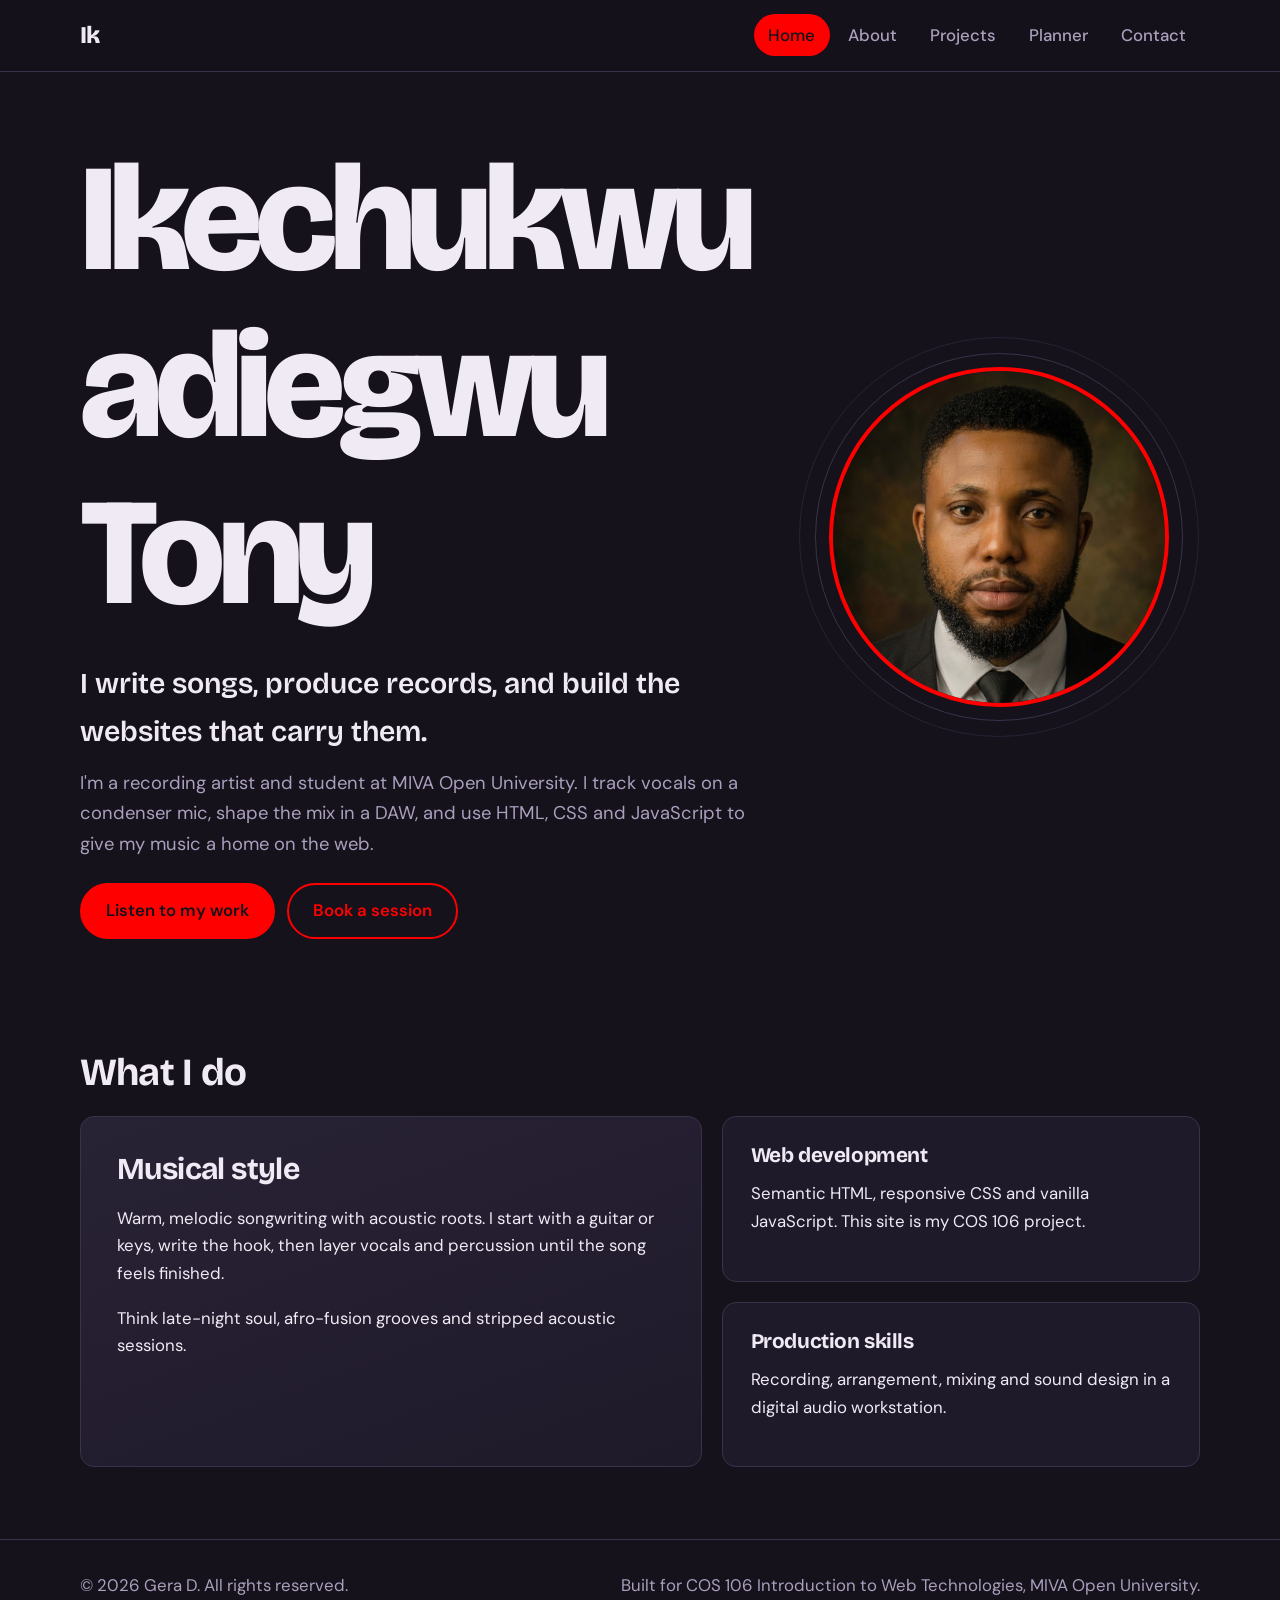
==== index.html @ 7d972f9d "Add files via upload" ====
<!DOCTYPE html>
<html lang="en">
<head>
  <meta charset="UTF-8">
  <meta name="viewport" content="width=device-width, initial-scale=1">
  <title>Ik project</title>
  <meta name="description" content="Gera D is a music producer, songwriter and recording artist who also builds websites.">
  <link rel="preconnect" href="https://fonts.googleapis.com">
  <link rel="preconnect" href="https://fonts.gstatic.com" crossorigin>
  <link href="https://fonts.googleapis.com/css2?family=Bricolage+Grotesque:opsz,wght@12..96,500;12..96,700;12..96,800&family=DM+Sans:wght@400;500;700&display=swap" rel="stylesheet">
  <link rel="stylesheet" href="style.css">
</head>
<body>
  <header class="site-header">
    <a class="brand" href="index.html">Ik</a>
    <button class="nav-toggle" aria-expanded="false" aria-controls="site-nav">Menu</button>
    <nav id="site-nav" aria-label="Main navigation">
      <ul>
        <li><a href="index.html" aria-current="page">Home</a></li>
        <li><a href="about.html">About</a></li>
        <li><a href="projects.html">Projects</a></li>
        <li><a href="planner.html">Planner</a></li>
        <li><a href="contact.html">Contact</a></li>
      </ul>
    </nav>
  </header>

  <main>
    <section class="hero" aria-labelledby="hero-title">
      <div class="container hero-grid">
        <div>
          <h1 id="hero-title">Ikechukwu adiegwu Tony</h1>
          <p class="headline">I write songs, produce records, and build the websites that carry them.</p>
          <p class="lede">I'm a recording artist and student at MIVA Open University. I track vocals on a condenser mic, shape the mix in a DAW, and use HTML, CSS and JavaScript to give my music a home on the web.</p>
          <div class="btn-row">
            <a class="btn" href="projects.html">Listen to my work</a>
            <a class="btn ghost" href="contact.html">Book a session</a>
          </div>
        </div>
        <figure class="portrait" style="margin:0">
          <img src="./assests/cropped_circle_image.png" alt="Portrait of Gera D" width="340" height="340">
          <span class="initials" aria-hidden="true">GD</span>
        </figure>
      </div>
    </section>

 

    <section class="section" aria-labelledby="overview-title">
      <div class="container">
        <h2 id="overview-title">What I do</h2>
        <div class="overview">
          <article class="music">
            <h3>Musical style</h3>
            <p>Warm, melodic songwriting with acoustic roots. I start with a guitar or keys, write the hook, then layer vocals and percussion until the song feels finished.</p>
            <p>Think late-night soul, afro-fusion grooves and stripped acoustic sessions.</p>
          </article>
          <article class="web">
            <h3>Web development</h3>
            <p>Semantic HTML, responsive CSS and vanilla JavaScript. This site is my COS 106 project.</p>
          </article>
          <article class="prod">
            <h3>Production skills</h3>
            <p>Recording, arrangement, mixing and sound design in a digital audio workstation.</p>
          </article>
        </div>
      </div>
    </section>
  </main>

  <footer class="site-footer">
    <div class="container">
      <p>&copy; 2026 Gera D. All rights reserved.</p>
      <p>Built for COS 106 Introduction to Web Technologies, MIVA Open University.</p>
    </div>
  </footer>

  <script src="script.js"></script>
</body>
</html>
---- style.css ----
/* ==========================================================
   Gera D Portfolio – style.css
   MIVA Open University · COS 106 Practical Term Project
   ========================================================== */

:root {
  --ink: #15121b;
  --panel: #1f1a2a;
  --panel-2: #282235;
  --line: #3a3249;
  --text: #f0eaf5;
  --muted: #aa9fbd;
  --amber: #FF0000;
  --amber-deep: #e8902a;
  --violet: #a58bff;
  --danger: #ff7a7a;
  --ok: #7fd9a6;
  --radius: 14px;
  --font-display: "Bricolage Grotesque", "Segoe UI", system-ui, sans-serif;
  --font-body: "DM Sans", "Segoe UI", system-ui, sans-serif;
}

*, *::before, *::after { box-sizing: border-box; }
html { scroll-behavior: smooth; }
body {
  margin: 0;
  background: var(--ink);
  color: var(--text);
  font-family: var(--font-body);
  font-size: 1.05rem;
  line-height: 1.65;
}
img { max-width: 100%; display: block; }
a { color: var(--amber); text-underline-offset: 3px; }
a:hover { color: #ffd199; }
:focus-visible { outline: 3px solid var(--violet); outline-offset: 3px; border-radius: 4px; }

h1, h2, h3 {
  font-family: var(--font-display);
  line-height: 1.1;
  letter-spacing: -0.02em;
  margin: 0 0 0.6em;
}
h1 { font-size: clamp(2.2rem, 5vw, 3.6rem); }
h2 { font-size: clamp(1.7rem, 3.2vw, 2.4rem); }
h3 { font-size: 1.3rem; }
p { margin: 0 0 1em; max-width: 68ch; }

.container { width: min(1120px, 100% - 2.5rem); margin-inline: auto; }
.section { padding: 4.5rem 0; }
.section + .section { border-top: 1px solid var(--line); }
.lede { color: var(--muted); font-size: 1.15rem; }

/* ---------- Header / nav ---------- */
.site-header {
  position: sticky; top: 0; z-index: 20;
  display: flex; align-items: center; justify-content: space-between;
  padding: 0.9rem max(1.25rem, calc((100% - 1120px) / 2));
  background: rgba(21, 18, 27, 0.92);
  backdrop-filter: blur(8px);
  border-bottom: 1px solid var(--line);
}
.brand {
  font-family: var(--font-display);
  font-weight: 800; font-size: 1.5rem;
  color: var(--text); text-decoration: none; letter-spacing: -0.03em;
}
.brand:hover { color: var(--amber); }
.site-header nav ul { display: flex; gap: 0.25rem; list-style: none; margin: 0; padding: 0; }
.site-header nav a {
  display: block; padding: 0.45rem 0.9rem; border-radius: 999px;
  color: var(--muted); text-decoration: none; font-weight: 500;
  transition: background 0.2s, color 0.2s;
}
.site-header nav a:hover { color: var(--text); background: var(--panel-2); }
.site-header nav a[aria-current="page"] { color: var(--ink); background: var(--amber); }
.nav-toggle {
  display: none; background: var(--panel-2); color: var(--text);
  border: 1px solid var(--line); border-radius: 999px;
  padding: 0.4rem 1rem; font: inherit; cursor: pointer;
}

/* ---------- Buttons ---------- */
.btn {
  display: inline-block; cursor: pointer; font: inherit; font-weight: 600;
  padding: 0.75rem 1.5rem; border-radius: 999px; border: 2px solid var(--amber);
  background: var(--amber); color: var(--ink); text-decoration: none;
  transition: background 0.2s, color 0.2s, transform 0.2s;
}
.btn:hover { background: var(--amber-deep); border-color: var(--amber-deep); color: var(--ink); transform: translateY(-2px); }
.btn.ghost { background: transparent; color: var(--amber); }
.btn.ghost:hover { background: var(--amber); color: var(--ink); }
.btn-row { display: flex; flex-wrap: wrap; gap: 0.75rem; margin-top: 1.5rem; }

/* ---------- Hero ---------- */
.hero { padding: 4rem 0 2.5rem; }
.hero-grid { display: grid; grid-template-columns: 1.4fr 1fr; gap: 3rem; align-items: center; }
.hero h1 { font-size: clamp(4rem, 13vw, 9.5rem); font-weight: 800; letter-spacing: -0.05em; margin-bottom: 0.15em; }
.hero .headline { font-family: var(--font-display); font-size: clamp(1.3rem, 2.6vw, 1.8rem); font-weight: 600; margin-bottom: 0.8rem; }
.portrait {
  position: relative; justify-self: center;
  width: min(340px, 80vw); aspect-ratio: 1;
}
.portrait::before, .portrait::after {
  content: ""; position: absolute; border-radius: 50%; border: 1px solid var(--line);
}
.portrait::before { inset: -14px; }
.portrait::after { inset: -30px; border-color: var(--panel-2); }
.portrait img, .portrait .initials {
  width: 100%; height: 100%; border-radius: 50%; object-fit: cover;
  border: 4px solid var(--amber); background: var(--panel);
}
.portrait .initials {
  display: none; place-items: center;
  font-family: var(--font-display); font-weight: 800; font-size: 5rem; color: var(--amber);
}
.portrait.no-photo img { display: none; }
.portrait.no-photo .initials { display: grid; }

/* ---------- Waveform player ---------- */
.player { background: var(--panel); border: 1px solid var(--line); border-radius: var(--radius); padding: 1.75rem; }
.player h2 { margin-bottom: 0.25rem; }
.player .meta { color: var(--muted); margin-bottom: 1.25rem; }
.wave { display: flex; align-items: center; gap: 3px; height: 110px; margin-bottom: 1.1rem; cursor: pointer; }
.wave span {
  flex: 1; min-width: 2px; height: var(--h); border-radius: 3px;
  background: var(--line); transform-origin: center;
  transition: background 0.15s;
}
.wave span.played { background: var(--amber); }
.wave.playing span { animation: pulse 0.8s ease-in-out infinite alternate; animation-delay: var(--d); }
@keyframes pulse { from { transform: scaleY(0.55); } to { transform: scaleY(1); } }
audio { width: 100%; accent-color: var(--amber); }

/* ---------- Overview (asymmetric) ---------- */
.overview { display: grid; grid-template-columns: 1.3fr 1fr; grid-template-areas: "music web" "music prod"; gap: 1.25rem; }
.overview article { padding: 1.75rem; border-radius: var(--radius); border: 1px solid var(--line); background: var(--panel); transition: border-color 0.2s; }
.overview article:hover { border-color: var(--amber); }
.overview .music { grid-area: music; background: linear-gradient(160deg, var(--panel-2), var(--panel)); padding: 2.25rem; }
.overview .prod { grid-area: prod; }
.overview .web { grid-area: web; }
.overview .music h3 { font-size: 1.9rem; }

/* ---------- About ---------- */
.two-col { display: grid; grid-template-columns: 1fr 1fr; gap: 3rem; }
.edu-list { list-style: none; margin: 0; padding: 0; border-left: 2px solid var(--line); }
.edu-list li { position: relative; padding: 0 0 1.5rem 1.5rem; }
.edu-list li::before {
  content: ""; position: absolute; left: -7px; top: 0.55rem; width: 12px; height: 12px;
  border-radius: 50%; background: var(--amber);
}
.edu-list strong { display: block; font-family: var(--font-display); font-size: 1.1rem; }
.edu-list span { color: var(--muted); }

.skills-grid { display: grid; grid-template-columns: repeat(auto-fit, minmax(300px, 1fr)); gap: 1.25rem; }
.skill-group { background: var(--panel); border: 1px solid var(--line); border-radius: var(--radius); padding: 1.5rem; }
.skill-group ul { list-style: none; margin: 0; padding: 0; }
.skill-group li { margin-bottom: 1rem; }
.skill-group li:last-child { margin-bottom: 0; }
.skill-name { display: flex; justify-content: space-between; font-weight: 500; margin-bottom: 0.3rem; }
.skill-name span { color: var(--muted); }
.meter { height: 10px; border-radius: 5px; background: var(--ink); overflow: hidden; }
.meter i {
  display: block; height: 100%; width: var(--lvl);
  background: linear-gradient(90deg, var(--ok), var(--amber) 75%, var(--danger));
  background-size: 100vw 100%;
}
.interest-list { display: flex; flex-wrap: wrap; gap: 0.75rem; list-style: none; padding: 0; margin: 1.25rem 0 0; }
.interest-list li { padding: 0.6rem 1.1rem; border-radius: 999px; border: 1px solid var(--violet); color: var(--text); }

/* ---------- Projects ---------- */
.project-grid { display: grid; grid-template-columns: repeat(auto-fit, minmax(300px, 1fr)); gap: 1.75rem; }
.project {
  display: flex; flex-direction: column; overflow: hidden;
  background: var(--panel); border: 1px solid var(--line); border-radius: var(--radius);
  transition: transform 0.25s, border-color 0.25s;
}
.project:hover { transform: translateY(-4px); border-color: var(--amber); }
.project .art { aspect-ratio: 16 / 10; display: grid; place-items: center; font-family: var(--font-display); font-weight: 800; font-size: 1.6rem; color: rgba(255,255,255,0.92); text-align: center; padding: 1rem; }
.art-1 { background: radial-gradient(circle at 30% 30%, transparent 0 18%, rgba(0,0,0,.25) 18% 19%, transparent 19% 32%, rgba(0,0,0,.25) 32% 33%, transparent 33%), linear-gradient(135deg, #ff7a45, #7a2d8f); }
.art-2 { background: linear-gradient(180deg, #243b55 0%, #141e30 100%), #141e30; background-blend-mode: normal; box-shadow: inset 0 -40px 60px rgba(255,180,84,.35); }
.art-3 { background: repeating-linear-gradient(90deg, #2d2542 0 6px, #3a3249 6px 12px); color: var(--amber); }
.art-4 { background: linear-gradient(135deg, #1f6f5c, #0e2a3a); }
.project .body { padding: 1.5rem; display: flex; flex-direction: column; flex: 1; }
.tag { align-self: flex-start; font-size: 0.85rem; padding: 0.15rem 0.7rem; border-radius: 999px; background: var(--panel-2); color: var(--violet); border: 1px solid var(--line); margin-bottom: 0.8rem; }
.project .links { margin-top: auto; padding-top: 0.5rem; display: flex; gap: 1.25rem; font-weight: 600; }

/* ---------- Planner ---------- */
.task-form { display: grid; grid-template-columns: 2fr 1fr 1fr auto; gap: 1rem; align-items: end; background: var(--panel); border: 1px solid var(--line); border-radius: var(--radius); padding: 1.5rem; }
label { display: block; font-weight: 500; margin-bottom: 0.35rem; }
input[type="text"], input[type="email"], input[type="tel"], input[type="date"], select, textarea {
  width: 100%; padding: 0.7rem 0.9rem; font: inherit; color: var(--text);
  background: var(--ink); border: 1px solid var(--line); border-radius: 10px;
  transition: border-color 0.2s;
}
input:focus, select:focus, textarea:focus { border-color: var(--amber); outline: none; box-shadow: 0 0 0 3px rgba(255,180,84,.25); }
input[type="date"] { color-scheme: dark; }
.field-error { color: var(--danger); font-size: 0.92rem; min-height: 1.4em; margin: 0.25rem 0 0; }
.invalid { border-color: var(--danger) !important; }

.planner-status { display: flex; justify-content: space-between; flex-wrap: wrap; gap: 0.5rem; margin: 2rem 0 0.75rem; color: var(--muted); }
.table-wrap { overflow-x: auto; border: 1px solid var(--line); border-radius: var(--radius); }
table { width: 100%; border-collapse: collapse; min-width: 560px; }
th, td { text-align: left; padding: 0.9rem 1rem; border-bottom: 1px solid var(--line); }
th { background: var(--panel-2); font-family: var(--font-display); font-weight: 600; }
tbody tr:last-child td { border-bottom: none; }
tbody tr { background: var(--panel); transition: background 0.2s; }
tbody tr:hover { background: var(--panel-2); }
tr.done td.task-title { text-decoration: line-through; color: var(--muted); }
tr.done { opacity: 0.7; }
td input[type="checkbox"] { width: 1.3rem; height: 1.3rem; accent-color: var(--amber); cursor: pointer; }
.type-pill { font-size: 0.85rem; padding: 0.15rem 0.7rem; border-radius: 999px; border: 1px solid var(--line); }
.type-assignment { color: var(--violet); }
.type-studio { color: var(--amber); }
.type-release { color: var(--ok); }
.delete-btn { background: transparent; color: var(--danger); border: 1px solid var(--danger); border-radius: 8px; padding: 0.3rem 0.8rem; font: inherit; cursor: pointer; transition: background 0.2s, color 0.2s; }
.delete-btn:hover { background: var(--danger); color: var(--ink); }
.empty-row td { text-align: center; color: var(--muted); padding: 2rem; }

/* ---------- Contact ---------- */
.contact-grid { display: grid; grid-template-columns: 1fr 1.3fr; gap: 3rem; align-items: start; }
.contact-form { background: var(--panel); border: 1px solid var(--line); border-radius: var(--radius); padding: 2rem; }
.contact-form .field { margin-bottom: 0.5rem; }
.hint { color: var(--muted); font-size: 0.9rem; font-weight: 400; }
.form-success { display: none; margin-top: 1.25rem; padding: 1rem 1.25rem; border-radius: 10px; background: rgba(127,217,166,.12); border: 1px solid var(--ok); color: var(--ok); }
.form-success.show { display: block; }
.contact-list { list-style: none; padding: 0; margin: 1.5rem 0 0; }
.contact-list li { padding: 0.8rem 0; border-bottom: 1px solid var(--line); }
.contact-list strong { display: block; font-family: var(--font-display); }

/* ---------- Footer ---------- */
.site-footer { border-top: 1px solid var(--line); padding: 2rem 0; color: var(--muted); }
.site-footer .container { display: flex; justify-content: space-between; flex-wrap: wrap; gap: 1rem; }
.site-footer p { margin: 0; }

/* ---------- Responsive ---------- */
@media (max-width: 860px) {
  .hero-grid, .two-col, .contact-grid { grid-template-columns: 1fr; }
  .overview { grid-template-columns: 1fr; grid-template-areas: "music" "web" "prod"; }
  .task-form { grid-template-columns: 1fr 1fr; }
  .task-form .btn { grid-column: 1 / -1; }
  .portrait { order: -1; }
}
@media (max-width: 720px) {
  .nav-toggle { display: block; }
  .site-header nav { display: none; position: absolute; top: 100%; left: 0; right: 0; background: var(--ink); border-bottom: 1px solid var(--line); padding: 0.75rem 1.25rem 1rem; }
  .site-header nav.open { display: block; }
  .site-header nav ul { flex-direction: column; }
  .section { padding: 3rem 0; }
  .wave { height: 80px; gap: 2px; }
}
@media (max-width: 480px) {
  .task-form { grid-template-columns: 1fr; }
}
@media (prefers-reduced-motion: reduce) {
  *, *::before, *::after { animation: none !important; transition: none !important; scroll-behavior: auto !important; }
}
















/* --- Delete Button Styling --- */
.btn-delete {
  background-color: transparent;
  color: #d93838;
  border: 1px solid #f5c6c6;
  padding: 0.35rem 0.75rem;
  font-size: 0.85rem;
  font-family: inherit;
  font-weight: 500;
  border-radius: 6px;
  cursor: pointer;
  transition: all 0.2s ease-in-out;
}

.btn-delete:hover,
.btn-delete:focus {
  background-color: #d93838;
  color: #ffffff;
  border-color: #d93838;
  outline: none;
}

/* --- Optional: Supporting Table & State Styles --- */

/* Completed task row styling */
tr.is-completed {
  background-color: rgba(0, 0, 0, 0.02);
  color: #888888;
}

tr.is-completed td {
  text-decoration: line-through;
  opacity: 0.7;
}

/* Ensure the delete button text doesn't get struck through when task is completed */
tr.is-completed .btn-delete {
  text-decoration: none;
  opacity: 1;
}

/* Type Badges */
.badge {
  display: inline-block;
  padding: 0.2rem 0.5rem;
  font-size: 0.75rem;
  font-weight: 700;
  border-radius: 4px;
  text-transform: uppercase;
  letter-spacing: 0.05em;
}

.badge-assignment {
  background-color: #e3f2fd;
  color: #0d47a1;
}

.badge-studio {
  background-color: #e8f5e9;
  color: #1b5e20;
}

.badge-release {
  background-color: #fff3e0;
  color: #e65100;
}



/* Mobile nav overlay */
.nav-overlay {
  display: none;
  position: fixed;
  inset: 0;
  background: rgba(0, 0, 0, 0.5);
  z-index: 15;
}

.site-header.nav-open .nav-overlay {
  display: block;
}

/* Make sure the nav sits above the overlay */
@media (max-width: 720px) {
  .site-header nav {
    z-index: 25;
  }
}
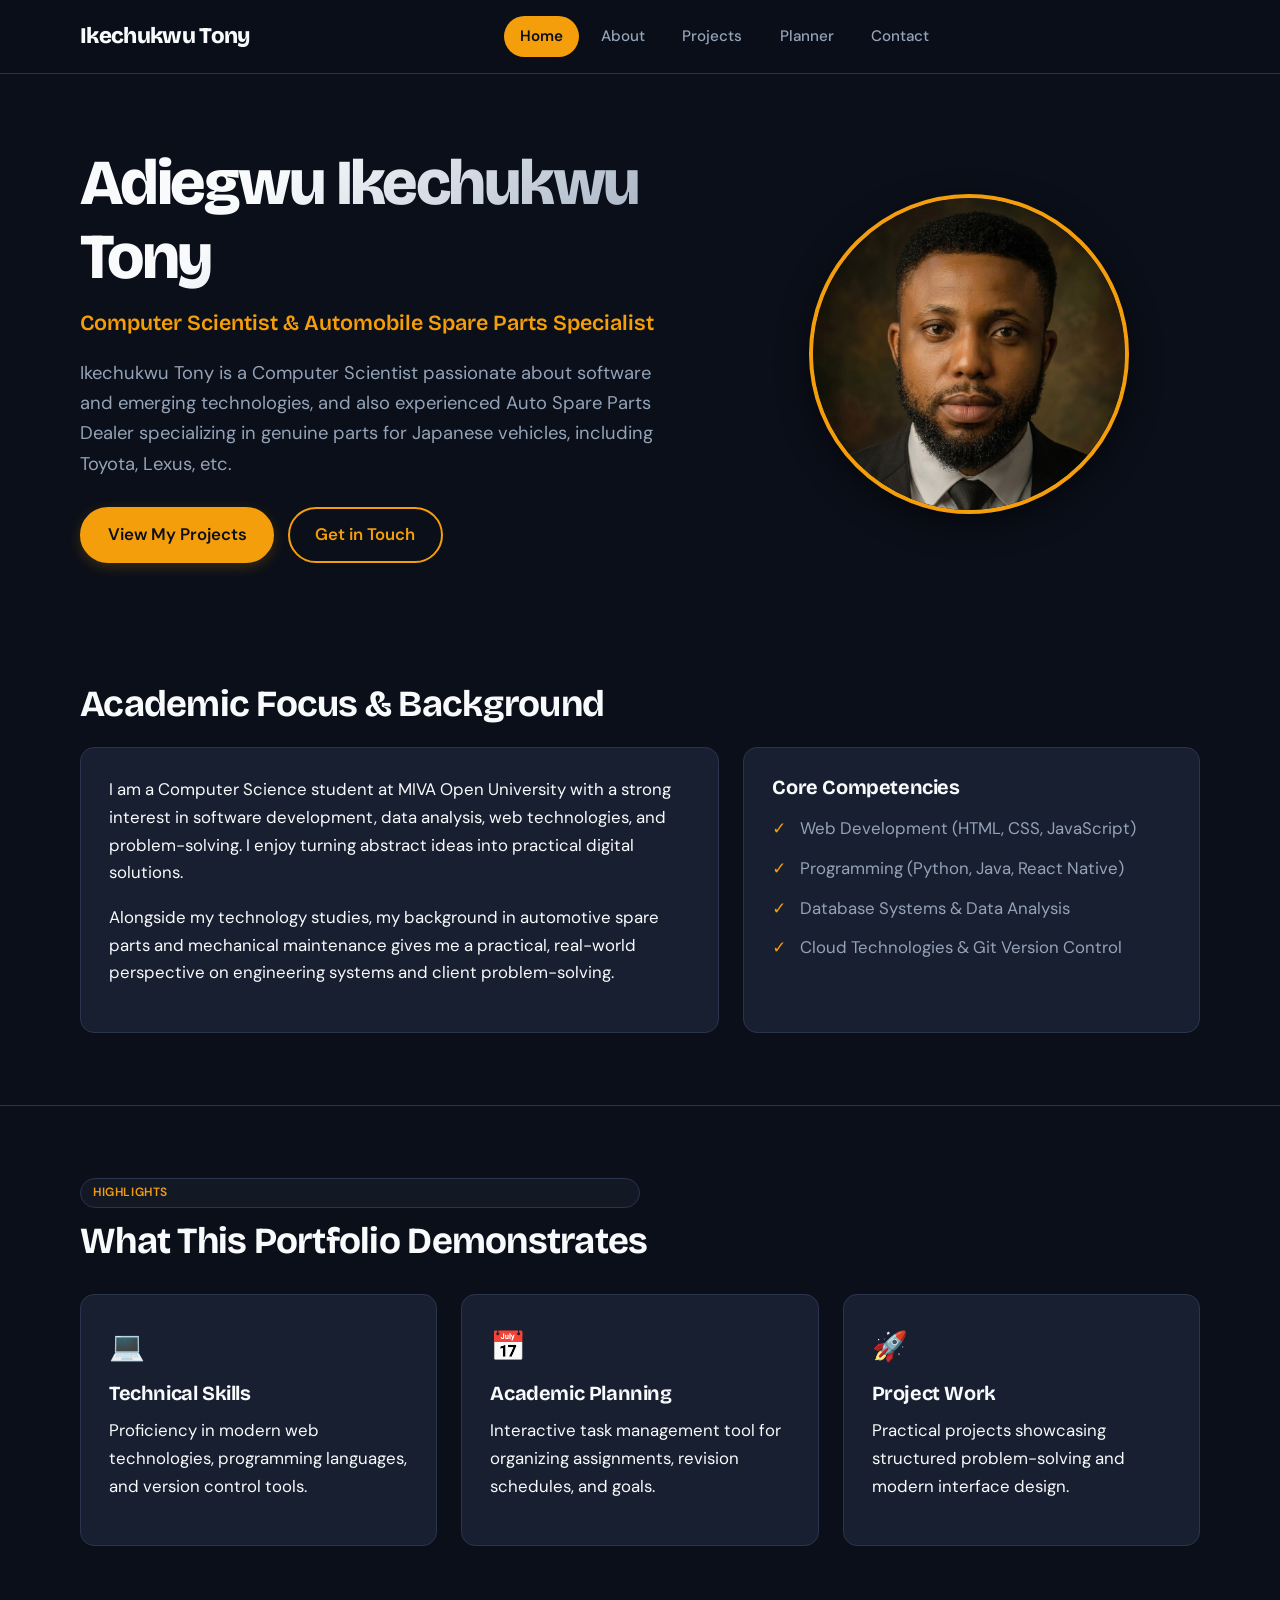
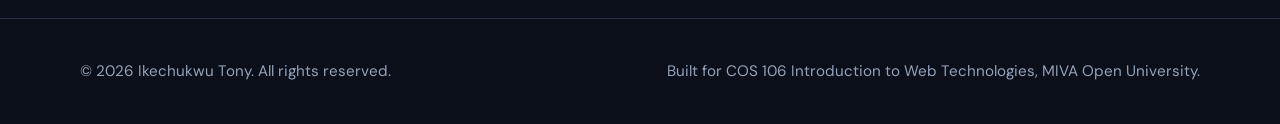
==== commit 2ac0033d: "Add files via upload" ====
--- a/index.html
+++ b/index.html
@@ -1,80 +1,104 @@
 <!DOCTYPE html>
 <html lang="en">
+
 <head>
-  <meta charset="UTF-8">
-  <meta name="viewport" content="width=device-width, initial-scale=1">
-  <title>Ik project</title>
-  <meta name="description" content="Gera D is a music producer, songwriter and recording artist who also builds websites.">
-  <link rel="preconnect" href="https://fonts.googleapis.com">
-  <link rel="preconnect" href="https://fonts.gstatic.com" crossorigin>
-  <link href="https://fonts.googleapis.com/css2?family=Bricolage+Grotesque:opsz,wght@12..96,500;12..96,700;12..96,800&family=DM+Sans:wght@400;500;700&display=swap" rel="stylesheet">
-  <link rel="stylesheet" href="style.css">
+    <meta charset="UTF-8">
+    <meta name="viewport" content="width=device-width, initial-scale=1">
+    <title>Ikechukwu Tony | Portfolio</title>
+    <meta name="description" content="Ikechukwu Tony is a Computer Science student at Miva Open University and professional auto spare parts specialist.">
+    <link rel="preconnect" href="https://fonts.googleapis.com">
+    <link rel="preconnect" href="https://fonts.gstatic.com" crossorigin>
+    <link href="https://fonts.googleapis.com/css2?family=Bricolage+Grotesque:opsz,wght@12..96,500;12..96,700;12..96,800&family=DM+Sans:wght@400;500;700&display=swap" rel="stylesheet">
+    <link rel="stylesheet" href="style.css">
 </head>
+
 <body>
-  <header class="site-header">
-    <a class="brand" href="index.html">Ik</a>
-    <button class="nav-toggle" aria-expanded="false" aria-controls="site-nav">Menu</button>
-    <nav id="site-nav" aria-label="Main navigation">
-      <ul>
-        <li><a href="index.html" aria-current="page">Home</a></li>
-        <li><a href="about.html">About</a></li>
-        <li><a href="projects.html">Projects</a></li>
-        <li><a href="planner.html">Planner</a></li>
-        <li><a href="contact.html">Contact</a></li>
-      </ul>
-    </nav>
-  </header>
+    <header class="site-header">
+        <a class="brand" href="index.html">Ikechukwu Tony</a>
+        <button class="nav-toggle" aria-expanded="false" aria-controls="site-nav">Menu</button>
+        <nav id="site-nav" aria-label="Main navigation">
+            <ul>
+                <li><a href="index.html" aria-current="page">Home</a></li>
+                <li><a href="about.html">About</a></li>
+                <li><a href="projects.html">Projects</a></li>
+                <li><a href="planner.html">Planner</a></li>
+                <li><a href="contact.html">Contact</a></li>
+            </ul>
+        </nav>
+    </header>
 
-  <main>
-    <section class="hero" aria-labelledby="hero-title">
-      <div class="container hero-grid">
-        <div>
-          <h1 id="hero-title">Ikechukwu adiegwu Tony</h1>
-          <p class="headline">I write songs, produce records, and build the websites that carry them.</p>
-          <p class="lede">I'm a recording artist and student at MIVA Open University. I track vocals on a condenser mic, shape the mix in a DAW, and use HTML, CSS and JavaScript to give my music a home on the web.</p>
-          <div class="btn-row">
-            <a class="btn" href="projects.html">Listen to my work</a>
-            <a class="btn ghost" href="contact.html">Book a session</a>
-          </div>
+    <main>
+        <section class="hero" aria-labelledby="hero-title">
+            <div class="container hero-grid">
+                <div>
+                    <h1 id="hero-title">Adiegwu Ikechukwu Tony</h1>
+                    <p class="headline">Computer Scientist & Automobile Spare Parts Specialist</p>
+                    <p class="lede">Ikechukwu Tony is a Computer Scientist passionate about software and emerging technologies, and also experienced Auto Spare Parts Dealer specializing in genuine parts for Japanese vehicles, including Toyota, Lexus, etc.</p>
+                    <div class="btn-row">
+                        <a class="btn" href="projects.html">View My Projects</a>
+                        <a class="btn btn-outline" href="contact.html">Get in Touch</a>
+                    </div>
+                </div>
+                <figure class="portrait" style="margin:0">
+                    <img src="./assests/cropped_circle_image.png" alt="Portrait of Ikechukwu Tony" width="320" height="320">
+                </figure>
+            </div>
+        </section>
+
+        <section class="section" aria-labelledby="overview-title">
+            <div class="container">
+                <h2 id="overview-title">Academic Focus & Background</h2>
+                <div class="overview">
+                    <article>
+                        <p>I am a Computer Science student at MIVA Open University with a strong interest in software development, data analysis, web technologies, and problem-solving. I enjoy turning abstract ideas into practical digital solutions.</p>
+                        <p>Alongside my technology studies, my background in automotive spare parts and mechanical maintenance gives me a practical, real-world perspective on engineering systems and client problem-solving.</p>
+                    </article>
+                    <article>
+                        <h3>Core Competencies</h3>
+                        <ul class="check-list">
+                            <li>Web Development (HTML, CSS, JavaScript)</li>
+                            <li>Programming (Python, Java, React Native)</li>
+                            <li>Database Systems & Data Analysis</li>
+                            <li>Cloud Technologies & Git Version Control</li>
+                        </ul>
+                    </article>
+                </div>
+            </div>
+        </section>
+
+        <section class="section">
+            <div class="container">
+                <p class="tag">Highlights</p>
+                <h2>What This Portfolio Demonstrates</h2>
+                <div class="feature-grid">
+                    <article class="feature-card">
+                        <div class="icon">💻</div>
+                        <h3>Technical Skills</h3>
+                        <p>Proficiency in modern web technologies, programming languages, and version control tools.</p>
+                    </article>
+                    <article class="feature-card">
+                        <div class="icon">📅</div>
+                        <h3>Academic Planning</h3>
+                        <p>Interactive task management tool for organizing assignments, revision schedules, and goals.</p>
+                    </article>
+                    <article class="feature-card">
+                        <div class="icon">🚀</div>
+                        <h3>Project Work</h3>
+                        <p>Practical projects showcasing structured problem-solving and modern interface design.</p>
+                    </article>
+                </div>
+            </div>
+        </section>
+    </main>
+
+    <footer class="site-footer">
+        <div class="container">
+            <p>&copy; 2026 Ikechukwu Tony. All rights reserved.</p>
+            <p>Built for COS 106 Introduction to Web Technologies, MIVA Open University.</p>
         </div>
-        <figure class="portrait" style="margin:0">
-          <img src="./assests/cropped_circle_image.png" alt="Portrait of Gera D" width="340" height="340">
-          <span class="initials" aria-hidden="true">GD</span>
-        </figure>
-      </div>
-    </section>
+    </footer>
 
- 
+    <script src="script.js"></script>
+</body>
 
-    <section class="section" aria-labelledby="overview-title">
-      <div class="container">
-        <h2 id="overview-title">What I do</h2>
-        <div class="overview">
-          <article class="music">
-            <h3>Musical style</h3>
-            <p>Warm, melodic songwriting with acoustic roots. I start with a guitar or keys, write the hook, then layer vocals and percussion until the song feels finished.</p>
-            <p>Think late-night soul, afro-fusion grooves and stripped acoustic sessions.</p>
-          </article>
-          <article class="web">
-            <h3>Web development</h3>
-            <p>Semantic HTML, responsive CSS and vanilla JavaScript. This site is my COS 106 project.</p>
-          </article>
-          <article class="prod">
-            <h3>Production skills</h3>
-            <p>Recording, arrangement, mixing and sound design in a digital audio workstation.</p>
-          </article>
-        </div>
-      </div>
-    </section>
-  </main>
-
-  <footer class="site-footer">
-    <div class="container">
-      <p>&copy; 2026 Gera D. All rights reserved.</p>
-      <p>Built for COS 106 Introduction to Web Technologies, MIVA Open University.</p>
-    </div>
-  </footer>
-
-  <script src="script.js"></script>
-</body>
-</html>
+</html>
--- a/style.css
+++ b/style.css
@@ -1,361 +1,770 @@
 /* ==========================================================
-   Gera D Portfolio – style.css
+   Ikechukwu Tony Portfolio – style.css
    MIVA Open University · COS 106 Practical Term Project
    ========================================================== */
 
 :root {
-  --ink: #15121b;
-  --panel: #1f1a2a;
-  --panel-2: #282235;
-  --line: #3a3249;
-  --text: #f0eaf5;
-  --muted: #aa9fbd;
-  --amber: #FF0000;
-  --amber-deep: #e8902a;
-  --violet: #a58bff;
-  --danger: #ff7a7a;
-  --ok: #7fd9a6;
-  --radius: 14px;
-  --font-display: "Bricolage Grotesque", "Segoe UI", system-ui, sans-serif;
-  --font-body: "DM Sans", "Segoe UI", system-ui, sans-serif;
-}
-
-*, *::before, *::after { box-sizing: border-box; }
-html { scroll-behavior: smooth; }
+    --bg-primary: #0b0f19;
+    --bg-secondary: #131825;
+    --bg-card: #181f30;
+    --bg-card-hover: #1e273d;
+    --border: #2a344d;
+    --text-main: #f8fafc;
+    --text-muted: #94a3b8;
+    --accent: #f59e0b;
+    /* Warm Amber / Gold */
+    --accent-hover: #fbbf24;
+    --violet: #a855f7;
+    /* Subtle secondary glow */
+    --danger: #ef4444;
+    --success: #10b981;
+    --radius: 14px;
+    --font-display: "Bricolage Grotesque", "Segoe UI", system-ui, sans-serif;
+    --font-body: "DM Sans", "Segoe UI", system-ui, sans-serif;
+}
+
+*,
+*::before,
+*::after {
+    box-sizing: border-box;
+}
+
+html {
+    scroll-behavior: smooth;
+}
+
 body {
-  margin: 0;
-  background: var(--ink);
-  color: var(--text);
-  font-family: var(--font-body);
-  font-size: 1.05rem;
-  line-height: 1.65;
-}
-img { max-width: 100%; display: block; }
-a { color: var(--amber); text-underline-offset: 3px; }
-a:hover { color: #ffd199; }
-:focus-visible { outline: 3px solid var(--violet); outline-offset: 3px; border-radius: 4px; }
-
-h1, h2, h3 {
-  font-family: var(--font-display);
-  line-height: 1.1;
-  letter-spacing: -0.02em;
-  margin: 0 0 0.6em;
-}
-h1 { font-size: clamp(2.2rem, 5vw, 3.6rem); }
-h2 { font-size: clamp(1.7rem, 3.2vw, 2.4rem); }
-h3 { font-size: 1.3rem; }
-p { margin: 0 0 1em; max-width: 68ch; }
-
-.container { width: min(1120px, 100% - 2.5rem); margin-inline: auto; }
-.section { padding: 4.5rem 0; }
-.section + .section { border-top: 1px solid var(--line); }
-.lede { color: var(--muted); font-size: 1.15rem; }
-
-/* ---------- Header / nav ---------- */
+    margin: 0;
+    background: var(--bg-primary);
+    color: var(--text-main);
+    font-family: var(--font-body);
+    font-size: 1.05rem;
+    line-height: 1.65;
+}
+
+img {
+    max-width: 100%;
+    display: block;
+}
+
+a {
+    color: var(--accent);
+    text-decoration: none;
+    text-underline-offset: 3px;
+    transition: color 0.2s ease;
+}
+
+a:hover {
+    color: var(--accent-hover);
+}
+
+:focus-visible {
+    outline: 3px solid var(--accent);
+    outline-offset: 3px;
+    border-radius: 4px;
+}
+
+h1,
+h2,
+h3 {
+    font-family: var(--font-display);
+    line-height: 1.15;
+    letter-spacing: -0.02em;
+    margin: 0 0 0.6em;
+    color: var(--text-main);
+}
+
+h1 {
+    font-size: clamp(2.2rem, 5vw, 3.6rem);
+}
+
+h2 {
+    font-size: clamp(1.6rem, 3.2vw, 2.3rem);
+}
+
+h3 {
+    font-size: 1.25rem;
+}
+
+p {
+    margin: 0 0 1em;
+    max-width: 70ch;
+}
+
+.container {
+    width: min(1120px, 100% - 2.5rem);
+    margin-inline: auto;
+}
+
+.section {
+    padding: 4.5rem 0;
+}
+
+.section+.section {
+    border-top: 1px solid var(--border);
+}
+
+.lede {
+    color: var(--text-muted);
+    font-size: 1.15rem;
+}
+
+
+/* ---------- Header & Navigation ---------- */
+
 .site-header {
-  position: sticky; top: 0; z-index: 20;
-  display: flex; align-items: center; justify-content: space-between;
-  padding: 0.9rem max(1.25rem, calc((100% - 1120px) / 2));
-  background: rgba(21, 18, 27, 0.92);
-  backdrop-filter: blur(8px);
-  border-bottom: 1px solid var(--line);
-}
+    position: sticky;
+    top: 0;
+    z-index: 100;
+    display: flex;
+    align-items: center;
+    justify-content: space-between;
+    padding: 1rem max(1.25rem, calc((100% - 1120px) / 2));
+    background: rgba(11, 15, 25, 0.88);
+    backdrop-filter: blur(12px);
+    border-bottom: 1px solid var(--border);
+}
+
 .brand {
-  font-family: var(--font-display);
-  font-weight: 800; font-size: 1.5rem;
-  color: var(--text); text-decoration: none; letter-spacing: -0.03em;
-}
-.brand:hover { color: var(--amber); }
-.site-header nav ul { display: flex; gap: 0.25rem; list-style: none; margin: 0; padding: 0; }
+    font-family: var(--font-display);
+    font-weight: 800;
+    font-size: 1.4rem;
+    color: var(--text-main);
+    letter-spacing: -0.03em;
+}
+
+.brand:hover {
+    color: var(--accent);
+}
+
+.site-header nav ul {
+    display: flex;
+    gap: 0.35rem;
+    list-style: none;
+    margin: 0;
+    padding: 0;
+}
+
 .site-header nav a {
-  display: block; padding: 0.45rem 0.9rem; border-radius: 999px;
-  color: var(--muted); text-decoration: none; font-weight: 500;
-  transition: background 0.2s, color 0.2s;
-}
-.site-header nav a:hover { color: var(--text); background: var(--panel-2); }
-.site-header nav a[aria-current="page"] { color: var(--ink); background: var(--amber); }
+    display: block;
+    padding: 0.5rem 1rem;
+    border-radius: 999px;
+    color: var(--text-muted);
+    font-weight: 500;
+    font-size: 0.95rem;
+    transition: background 0.2s, color 0.2s;
+}
+
+.site-header nav a:hover {
+    color: var(--text-main);
+    background: var(--bg-secondary);
+}
+
+.site-header nav a[aria-current="page"] {
+    color: var(--bg-primary);
+    background: var(--accent);
+    font-weight: 600;
+}
+
 .nav-toggle {
-  display: none; background: var(--panel-2); color: var(--text);
-  border: 1px solid var(--line); border-radius: 999px;
-  padding: 0.4rem 1rem; font: inherit; cursor: pointer;
-}
+    display: none;
+    background: var(--bg-secondary);
+    color: var(--text-main);
+    border: 1px solid var(--border);
+    border-radius: 999px;
+    padding: 0.45rem 1rem;
+    font: inherit;
+    cursor: pointer;
+}
+
 
 /* ---------- Buttons ---------- */
+
 .btn {
-  display: inline-block; cursor: pointer; font: inherit; font-weight: 600;
-  padding: 0.75rem 1.5rem; border-radius: 999px; border: 2px solid var(--amber);
-  background: var(--amber); color: var(--ink); text-decoration: none;
-  transition: background 0.2s, color 0.2s, transform 0.2s;
-}
-.btn:hover { background: var(--amber-deep); border-color: var(--amber-deep); color: var(--ink); transform: translateY(-2px); }
-.btn.ghost { background: transparent; color: var(--amber); }
-.btn.ghost:hover { background: var(--amber); color: var(--ink); }
-.btn-row { display: flex; flex-wrap: wrap; gap: 0.75rem; margin-top: 1.5rem; }
-
-/* ---------- Hero ---------- */
-.hero { padding: 4rem 0 2.5rem; }
-.hero-grid { display: grid; grid-template-columns: 1.4fr 1fr; gap: 3rem; align-items: center; }
-.hero h1 { font-size: clamp(4rem, 13vw, 9.5rem); font-weight: 800; letter-spacing: -0.05em; margin-bottom: 0.15em; }
-.hero .headline { font-family: var(--font-display); font-size: clamp(1.3rem, 2.6vw, 1.8rem); font-weight: 600; margin-bottom: 0.8rem; }
+    display: inline-flex;
+    align-items: center;
+    justify-content: center;
+    cursor: pointer;
+    font: inherit;
+    font-weight: 600;
+    padding: 0.75rem 1.6rem;
+    border-radius: 999px;
+    border: 2px solid var(--accent);
+    background: var(--accent);
+    color: var(--bg-primary);
+    text-decoration: none;
+    transition: all 0.2s ease;
+    box-shadow: 0 4px 14px rgba(245, 158, 11, 0.2);
+}
+
+.btn:hover {
+    background: var(--accent-hover);
+    border-color: var(--accent-hover);
+    color: var(--bg-primary);
+    transform: translateY(-2px);
+    box-shadow: 0 6px 20px rgba(245, 158, 11, 0.35);
+}
+
+.btn-outline {
+    background: transparent;
+    color: var(--accent);
+    box-shadow: none;
+}
+
+.btn-outline:hover {
+    background: var(--accent);
+    color: var(--bg-primary);
+}
+
+.btn-row {
+    display: flex;
+    flex-wrap: wrap;
+    gap: 0.85rem;
+    margin-top: 1.75rem;
+}
+
+
+/* ---------- Hero Section ---------- */
+
+.hero {
+    padding: 4.5rem 0 3rem;
+}
+
+.hero-grid {
+    display: grid;
+    grid-template-columns: 1.3fr 1fr;
+    gap: 3.5rem;
+    align-items: center;
+}
+
+.hero h1 {
+    font-size: clamp(2.5rem, 6vw, 4rem);
+    font-weight: 800;
+    letter-spacing: -0.04em;
+    margin-bottom: 0.2em;
+    background: linear-gradient(135deg, #f8fafc 30%, #94a3b8 100%);
+    -webkit-background-clip: text;
+    -webkit-text-fill-color: transparent;
+}
+
+.hero .headline {
+    font-family: var(--font-display);
+    font-size: clamp(1.1rem, 2vw, 1.35rem);
+    font-weight: 600;
+    color: var(--accent);
+    margin-bottom: 1rem;
+}
+
 .portrait {
-  position: relative; justify-self: center;
-  width: min(340px, 80vw); aspect-ratio: 1;
-}
-.portrait::before, .portrait::after {
-  content: ""; position: absolute; border-radius: 50%; border: 1px solid var(--line);
-}
-.portrait::before { inset: -14px; }
-.portrait::after { inset: -30px; border-color: var(--panel-2); }
-.portrait img, .portrait .initials {
-  width: 100%; height: 100%; border-radius: 50%; object-fit: cover;
-  border: 4px solid var(--amber); background: var(--panel);
-}
-.portrait .initials {
-  display: none; place-items: center;
-  font-family: var(--font-display); font-weight: 800; font-size: 5rem; color: var(--amber);
-}
-.portrait.no-photo img { display: none; }
-.portrait.no-photo .initials { display: grid; }
-
-/* ---------- Waveform player ---------- */
-.player { background: var(--panel); border: 1px solid var(--line); border-radius: var(--radius); padding: 1.75rem; }
-.player h2 { margin-bottom: 0.25rem; }
-.player .meta { color: var(--muted); margin-bottom: 1.25rem; }
-.wave { display: flex; align-items: center; gap: 3px; height: 110px; margin-bottom: 1.1rem; cursor: pointer; }
-.wave span {
-  flex: 1; min-width: 2px; height: var(--h); border-radius: 3px;
-  background: var(--line); transform-origin: center;
-  transition: background 0.15s;
-}
-.wave span.played { background: var(--amber); }
-.wave.playing span { animation: pulse 0.8s ease-in-out infinite alternate; animation-delay: var(--d); }
-@keyframes pulse { from { transform: scaleY(0.55); } to { transform: scaleY(1); } }
-audio { width: 100%; accent-color: var(--amber); }
-
-/* ---------- Overview (asymmetric) ---------- */
-.overview { display: grid; grid-template-columns: 1.3fr 1fr; grid-template-areas: "music web" "music prod"; gap: 1.25rem; }
-.overview article { padding: 1.75rem; border-radius: var(--radius); border: 1px solid var(--line); background: var(--panel); transition: border-color 0.2s; }
-.overview article:hover { border-color: var(--amber); }
-.overview .music { grid-area: music; background: linear-gradient(160deg, var(--panel-2), var(--panel)); padding: 2.25rem; }
-.overview .prod { grid-area: prod; }
-.overview .web { grid-area: web; }
-.overview .music h3 { font-size: 1.9rem; }
-
-/* ---------- About ---------- */
-.two-col { display: grid; grid-template-columns: 1fr 1fr; gap: 3rem; }
-.edu-list { list-style: none; margin: 0; padding: 0; border-left: 2px solid var(--line); }
-.edu-list li { position: relative; padding: 0 0 1.5rem 1.5rem; }
+    position: relative;
+    justify-self: center;
+    width: min(320px, 75vw);
+    aspect-ratio: 1;
+}
+
+.portrait img {
+    width: 100%;
+    height: 100%;
+    border-radius: 50%;
+    object-fit: cover;
+    border: 4px solid var(--accent);
+    background: var(--bg-card);
+    box-shadow: 0 10px 30px rgba(0, 0, 0, 0.5);
+}
+
+
+/* ---------- Overview / Cards ---------- */
+
+.overview {
+    display: grid;
+    grid-template-columns: 1.4fr 1fr;
+    gap: 1.5rem;
+}
+
+.overview article,
+.feature-card,
+.skill-group,
+.project,
+.contact-form,
+.task-form {
+    background: var(--bg-card);
+    border: 1px solid var(--border);
+    border-radius: var(--radius);
+    padding: 1.75rem;
+    transition: border-color 0.25s, transform 0.25s;
+}
+
+.overview article:hover,
+.feature-card:hover,
+.project:hover {
+    border-color: var(--accent);
+}
+
+.check-list {
+    list-style: none;
+    padding: 0;
+    margin: 1rem 0 0;
+}
+
+.check-list li {
+    position: relative;
+    padding-left: 1.75rem;
+    margin-bottom: 0.75rem;
+    color: var(--text-muted);
+}
+
+.check-list li::before {
+    content: "✓";
+    position: absolute;
+    left: 0;
+    color: var(--accent);
+    font-weight: 700;
+}
+
+
+/* ---------- Highlights Grid ---------- */
+
+.feature-grid {
+    display: grid;
+    grid-template-columns: repeat(auto-fit, minmax(280px, 1fr));
+    gap: 1.5rem;
+    margin-top: 2rem;
+}
+
+.feature-card .icon {
+    font-size: 1.8rem;
+    color: var(--accent);
+    margin-bottom: 0.75rem;
+}
+
+
+/* ---------- About & Education ---------- */
+
+.two-col {
+    display: grid;
+    grid-template-columns: 1.2fr 1fr;
+    gap: 3.5rem;
+}
+
+.edu-list {
+    list-style: none;
+    margin: 0;
+    padding: 0;
+    border-left: 2px solid var(--border);
+}
+
+.edu-list li {
+    position: relative;
+    padding: 0 0 1.75rem 1.75rem;
+}
+
 .edu-list li::before {
-  content: ""; position: absolute; left: -7px; top: 0.55rem; width: 12px; height: 12px;
-  border-radius: 50%; background: var(--amber);
-}
-.edu-list strong { display: block; font-family: var(--font-display); font-size: 1.1rem; }
-.edu-list span { color: var(--muted); }
-
-.skills-grid { display: grid; grid-template-columns: repeat(auto-fit, minmax(300px, 1fr)); gap: 1.25rem; }
-.skill-group { background: var(--panel); border: 1px solid var(--line); border-radius: var(--radius); padding: 1.5rem; }
-.skill-group ul { list-style: none; margin: 0; padding: 0; }
-.skill-group li { margin-bottom: 1rem; }
-.skill-group li:last-child { margin-bottom: 0; }
-.skill-name { display: flex; justify-content: space-between; font-weight: 500; margin-bottom: 0.3rem; }
-.skill-name span { color: var(--muted); }
-.meter { height: 10px; border-radius: 5px; background: var(--ink); overflow: hidden; }
+    content: "";
+    position: absolute;
+    left: -7px;
+    top: 0.35rem;
+    width: 12px;
+    height: 12px;
+    border-radius: 50%;
+    background: var(--accent);
+    box-shadow: 0 0 10px var(--accent);
+}
+
+.edu-list strong {
+    display: block;
+    font-family: var(--font-display);
+    font-size: 1.15rem;
+    color: var(--text-main);
+}
+
+.edu-list span {
+    display: block;
+    color: var(--text-muted);
+    margin-top: 0.2rem;
+}
+
+
+/* Skills Grid & Meters */
+
+.skills-grid {
+    display: grid;
+    grid-template-columns: repeat(auto-fit, minmax(280px, 1fr));
+    gap: 1.5rem;
+    margin-top: 1.5rem;
+}
+
+.skill-group ul {
+    list-style: none;
+    margin: 0;
+    padding: 0;
+}
+
+.skill-group li {
+    margin-bottom: 1.1rem;
+}
+
+.skill-name {
+    display: flex;
+    justify-content: space-between;
+    font-weight: 500;
+    margin-bottom: 0.35rem;
+    font-size: 0.95rem;
+}
+
+.skill-name span {
+    color: var(--text-muted);
+}
+
+.meter {
+    height: 8px;
+    border-radius: 4px;
+    background: var(--bg-primary);
+    overflow: hidden;
+}
+
 .meter i {
-  display: block; height: 100%; width: var(--lvl);
-  background: linear-gradient(90deg, var(--ok), var(--amber) 75%, var(--danger));
-  background-size: 100vw 100%;
-}
-.interest-list { display: flex; flex-wrap: wrap; gap: 0.75rem; list-style: none; padding: 0; margin: 1.25rem 0 0; }
-.interest-list li { padding: 0.6rem 1.1rem; border-radius: 999px; border: 1px solid var(--violet); color: var(--text); }
-
-/* ---------- Projects ---------- */
-.project-grid { display: grid; grid-template-columns: repeat(auto-fit, minmax(300px, 1fr)); gap: 1.75rem; }
+    display: block;
+    height: 100%;
+    width: var(--lvl);
+    background: linear-gradient(90deg, var(--accent), var(--violet));
+    border-radius: 4px;
+}
+
+.interest-list {
+    display: flex;
+    flex-wrap: wrap;
+    gap: 0.75rem;
+    list-style: none;
+    padding: 0;
+    margin: 1.25rem 0 0;
+}
+
+.interest-list li {
+    padding: 0.5rem 1.1rem;
+    border-radius: 999px;
+    border: 1px solid var(--border);
+    background: var(--bg-secondary);
+    color: var(--text-main);
+    font-size: 0.9rem;
+}
+
+
+/* ---------- Projects Grid ---------- */
+
+.project-grid {
+    display: grid;
+    grid-template-columns: repeat(auto-fit, minmax(300px, 1fr));
+    gap: 1.75rem;
+    margin-top: 2rem;
+}
+
 .project {
-  display: flex; flex-direction: column; overflow: hidden;
-  background: var(--panel); border: 1px solid var(--line); border-radius: var(--radius);
-  transition: transform 0.25s, border-color 0.25s;
-}
-.project:hover { transform: translateY(-4px); border-color: var(--amber); }
-.project .art { aspect-ratio: 16 / 10; display: grid; place-items: center; font-family: var(--font-display); font-weight: 800; font-size: 1.6rem; color: rgba(255,255,255,0.92); text-align: center; padding: 1rem; }
-.art-1 { background: radial-gradient(circle at 30% 30%, transparent 0 18%, rgba(0,0,0,.25) 18% 19%, transparent 19% 32%, rgba(0,0,0,.25) 32% 33%, transparent 33%), linear-gradient(135deg, #ff7a45, #7a2d8f); }
-.art-2 { background: linear-gradient(180deg, #243b55 0%, #141e30 100%), #141e30; background-blend-mode: normal; box-shadow: inset 0 -40px 60px rgba(255,180,84,.35); }
-.art-3 { background: repeating-linear-gradient(90deg, #2d2542 0 6px, #3a3249 6px 12px); color: var(--amber); }
-.art-4 { background: linear-gradient(135deg, #1f6f5c, #0e2a3a); }
-.project .body { padding: 1.5rem; display: flex; flex-direction: column; flex: 1; }
-.tag { align-self: flex-start; font-size: 0.85rem; padding: 0.15rem 0.7rem; border-radius: 999px; background: var(--panel-2); color: var(--violet); border: 1px solid var(--line); margin-bottom: 0.8rem; }
-.project .links { margin-top: auto; padding-top: 0.5rem; display: flex; gap: 1.25rem; font-weight: 600; }
-
-/* ---------- Planner ---------- */
-.task-form { display: grid; grid-template-columns: 2fr 1fr 1fr auto; gap: 1rem; align-items: end; background: var(--panel); border: 1px solid var(--line); border-radius: var(--radius); padding: 1.5rem; }
-label { display: block; font-weight: 500; margin-bottom: 0.35rem; }
-input[type="text"], input[type="email"], input[type="tel"], input[type="date"], select, textarea {
-  width: 100%; padding: 0.7rem 0.9rem; font: inherit; color: var(--text);
-  background: var(--ink); border: 1px solid var(--line); border-radius: 10px;
-  transition: border-color 0.2s;
-}
-input:focus, select:focus, textarea:focus { border-color: var(--amber); outline: none; box-shadow: 0 0 0 3px rgba(255,180,84,.25); }
-input[type="date"] { color-scheme: dark; }
-.field-error { color: var(--danger); font-size: 0.92rem; min-height: 1.4em; margin: 0.25rem 0 0; }
-.invalid { border-color: var(--danger) !important; }
-
-.planner-status { display: flex; justify-content: space-between; flex-wrap: wrap; gap: 0.5rem; margin: 2rem 0 0.75rem; color: var(--muted); }
-.table-wrap { overflow-x: auto; border: 1px solid var(--line); border-radius: var(--radius); }
-table { width: 100%; border-collapse: collapse; min-width: 560px; }
-th, td { text-align: left; padding: 0.9rem 1rem; border-bottom: 1px solid var(--line); }
-th { background: var(--panel-2); font-family: var(--font-display); font-weight: 600; }
-tbody tr:last-child td { border-bottom: none; }
-tbody tr { background: var(--panel); transition: background 0.2s; }
-tbody tr:hover { background: var(--panel-2); }
-tr.done td.task-title { text-decoration: line-through; color: var(--muted); }
-tr.done { opacity: 0.7; }
-td input[type="checkbox"] { width: 1.3rem; height: 1.3rem; accent-color: var(--amber); cursor: pointer; }
-.type-pill { font-size: 0.85rem; padding: 0.15rem 0.7rem; border-radius: 999px; border: 1px solid var(--line); }
-.type-assignment { color: var(--violet); }
-.type-studio { color: var(--amber); }
-.type-release { color: var(--ok); }
-.delete-btn { background: transparent; color: var(--danger); border: 1px solid var(--danger); border-radius: 8px; padding: 0.3rem 0.8rem; font: inherit; cursor: pointer; transition: background 0.2s, color 0.2s; }
-.delete-btn:hover { background: var(--danger); color: var(--ink); }
-.empty-row td { text-align: center; color: var(--muted); padding: 2rem; }
-
-/* ---------- Contact ---------- */
-.contact-grid { display: grid; grid-template-columns: 1fr 1.3fr; gap: 3rem; align-items: start; }
-.contact-form { background: var(--panel); border: 1px solid var(--line); border-radius: var(--radius); padding: 2rem; }
-.contact-form .field { margin-bottom: 0.5rem; }
-.hint { color: var(--muted); font-size: 0.9rem; font-weight: 400; }
-.form-success { display: none; margin-top: 1.25rem; padding: 1rem 1.25rem; border-radius: 10px; background: rgba(127,217,166,.12); border: 1px solid var(--ok); color: var(--ok); }
-.form-success.show { display: block; }
-.contact-list { list-style: none; padding: 0; margin: 1.5rem 0 0; }
-.contact-list li { padding: 0.8rem 0; border-bottom: 1px solid var(--line); }
-.contact-list strong { display: block; font-family: var(--font-display); }
+    display: flex;
+    flex-direction: column;
+    overflow: hidden;
+    padding: 0;
+}
+
+.project .art {
+    aspect-ratio: 16 / 9;
+    display: grid;
+    place-items: center;
+    font-family: var(--font-display);
+    font-weight: 800;
+    font-size: 1.4rem;
+    color: #fff;
+    padding: 1rem;
+}
+
+.art-1 {
+    background: linear-gradient(135deg, #f59e0b, #b45309);
+}
+
+.art-2 {
+    background: linear-gradient(135deg, #3b82f6, #1d4ed8);
+}
+
+.art-3 {
+    background: linear-gradient(135deg, #10b981, #047857);
+}
+
+.art-4 {
+    background: linear-gradient(135deg, #8b5cf6, #6d28d9);
+}
+
+.project .body {
+    padding: 1.75rem;
+    display: flex;
+    flex-direction: column;
+    flex: 1;
+}
+
+.tag {
+    align-self: flex-start;
+    font-size: 0.75rem;
+    font-weight: 600;
+    text-transform: uppercase;
+    letter-spacing: 0.05em;
+    padding: 0.25rem 0.75rem;
+    border-radius: 999px;
+    background: var(--bg-secondary);
+    color: var(--accent);
+    border: 1px solid var(--border);
+    margin-bottom: 0.75rem;
+}
+
+.project .links {
+    margin-top: auto;
+    padding-top: 1rem;
+    display: flex;
+    gap: 1.25rem;
+    font-weight: 600;
+    font-size: 0.95rem;
+}
+
+
+/* ---------- Planner & Forms ---------- */
+
+.task-form {
+    display: grid;
+    grid-template-columns: 2fr 1fr 1fr auto;
+    gap: 1rem;
+    align-items: end;
+    margin-bottom: 1.5rem;
+}
+
+label {
+    display: block;
+    font-weight: 500;
+    margin-bottom: 0.4rem;
+    font-size: 0.95rem;
+}
+
+input[type="text"],
+input[type="email"],
+input[type="tel"],
+input[type="date"],
+select,
+textarea {
+    width: 100%;
+    padding: 0.75rem 1rem;
+    font: inherit;
+    color: var(--text-main);
+    background: var(--bg-primary);
+    border: 1px solid var(--border);
+    border-radius: 10px;
+    transition: border-color 0.2s, box-shadow 0.2s;
+}
+
+input:focus,
+select:focus,
+textarea:focus {
+    border-color: var(--accent);
+    outline: none;
+    box-shadow: 0 0 0 3px rgba(245, 158, 11, 0.2);
+}
+
+input[type="date"] {
+    color-scheme: dark;
+}
+
+.field-error {
+    color: var(--danger);
+    font-size: 0.85rem;
+    min-height: 1.2em;
+    margin: 0.25rem 0 0;
+}
+
+.invalid {
+    border-color: var(--danger) !important;
+}
+
+.planner-status {
+    display: flex;
+    justify-content: space-between;
+    flex-wrap: wrap;
+    gap: 0.5rem;
+    margin: 2rem 0 1rem;
+    color: var(--text-muted);
+    font-size: 0.95rem;
+}
+
+.table-wrap {
+    overflow-x: auto;
+    border: 1px solid var(--border);
+    border-radius: var(--radius);
+    background: var(--bg-card);
+}
+
+table {
+    width: 100%;
+    border-collapse: collapse;
+    min-width: 560px;
+}
+
+th,
+td {
+    text-align: left;
+    padding: 1rem;
+    border-bottom: 1px solid var(--border);
+}
+
+th {
+    background: var(--bg-secondary);
+    font-family: var(--font-display);
+    font-weight: 600;
+    font-size: 0.9rem;
+    color: var(--text-muted);
+    text-transform: uppercase;
+    letter-spacing: 0.05em;
+}
+
+tbody tr:last-child td {
+    border-bottom: none;
+}
+
+tbody tr {
+    transition: background 0.2s;
+}
+
+tbody tr:hover {
+    background: var(--bg-card-hover);
+}
+
+tr.is-completed td {
+    text-decoration: line-through;
+    opacity: 0.5;
+}
+
+td input[type="checkbox"] {
+    width: 1.2rem;
+    height: 1.2rem;
+    accent-color: var(--accent);
+    cursor: pointer;
+}
+
+.btn-delete {
+    background: transparent;
+    color: var(--danger);
+    border: 1px solid rgba(239, 68, 68, 0.4);
+    border-radius: 8px;
+    padding: 0.35rem 0.75rem;
+    font: inherit;
+    font-size: 0.85rem;
+    cursor: pointer;
+    transition: all 0.2s;
+}
+
+.btn-delete:hover {
+    background: var(--danger);
+    color: #fff;
+    border-color: var(--danger);
+}
+
+
+/* ---------- Contact Form ---------- */
+
+.contact-grid {
+    display: grid;
+    grid-template-columns: 1fr 1.2fr;
+    gap: 3.5rem;
+    align-items: start;
+}
+
+.contact-list {
+    list-style: none;
+    padding: 0;
+    margin: 2rem 0 0;
+}
+
+.contact-list li {
+    padding: 1rem 0;
+    border-bottom: 1px solid var(--border);
+}
+
+.contact-list strong {
+    display: block;
+    font-family: var(--font-display);
+    color: var(--text-muted);
+    font-size: 0.85rem;
+    text-transform: uppercase;
+    letter-spacing: 0.05em;
+    margin-bottom: 0.2rem;
+}
+
+.form-success {
+    display: none;
+    margin-top: 1.25rem;
+    padding: 1rem 1.25rem;
+    border-radius: 10px;
+    background: rgba(16, 185, 129, 0.12);
+    border: 1px solid var(--success);
+    color: var(--success);
+    font-weight: 500;
+}
+
 
 /* ---------- Footer ---------- */
-.site-footer { border-top: 1px solid var(--line); padding: 2rem 0; color: var(--muted); }
-.site-footer .container { display: flex; justify-content: space-between; flex-wrap: wrap; gap: 1rem; }
-.site-footer p { margin: 0; }
+
+.site-footer {
+    border-top: 1px solid var(--border);
+    padding: 2.5rem 0;
+    color: var(--text-muted);
+    font-size: 0.95rem;
+}
+
+.site-footer .container {
+    display: flex;
+    justify-content: space-between;
+    flex-wrap: wrap;
+    gap: 1rem;
+    align-items: center;
+}
+
+.site-footer p {
+    margin: 0;
+}
+
 
 /* ---------- Responsive ---------- */
+
 @media (max-width: 860px) {
-  .hero-grid, .two-col, .contact-grid { grid-template-columns: 1fr; }
-  .overview { grid-template-columns: 1fr; grid-template-areas: "music" "web" "prod"; }
-  .task-form { grid-template-columns: 1fr 1fr; }
-  .task-form .btn { grid-column: 1 / -1; }
-  .portrait { order: -1; }
-}
+    .hero-grid,
+    .two-col,
+    .contact-grid,
+    .overview {
+        grid-template-columns: 1fr;
+    }
+    .task-form {
+        grid-template-columns: 1fr;
+    }
+    .portrait {
+        order: -1;
+    }
+}
+
 @media (max-width: 720px) {
-  .nav-toggle { display: block; }
-  .site-header nav { display: none; position: absolute; top: 100%; left: 0; right: 0; background: var(--ink); border-bottom: 1px solid var(--line); padding: 0.75rem 1.25rem 1rem; }
-  .site-header nav.open { display: block; }
-  .site-header nav ul { flex-direction: column; }
-  .section { padding: 3rem 0; }
-  .wave { height: 80px; gap: 2px; }
-}
-@media (max-width: 480px) {
-  .task-form { grid-template-columns: 1fr; }
-}
-@media (prefers-reduced-motion: reduce) {
-  *, *::before, *::after { animation: none !important; transition: none !important; scroll-behavior: auto !important; }
-}
-
-
-
-
-
-
-
-
-
-
-
-
-
-
-
-
-/* --- Delete Button Styling --- */
-.btn-delete {
-  background-color: transparent;
-  color: #d93838;
-  border: 1px solid #f5c6c6;
-  padding: 0.35rem 0.75rem;
-  font-size: 0.85rem;
-  font-family: inherit;
-  font-weight: 500;
-  border-radius: 6px;
-  cursor: pointer;
-  transition: all 0.2s ease-in-out;
-}
-
-.btn-delete:hover,
-.btn-delete:focus {
-  background-color: #d93838;
-  color: #ffffff;
-  border-color: #d93838;
-  outline: none;
-}
-
-/* --- Optional: Supporting Table & State Styles --- */
-
-/* Completed task row styling */
-tr.is-completed {
-  background-color: rgba(0, 0, 0, 0.02);
-  color: #888888;
-}
-
-tr.is-completed td {
-  text-decoration: line-through;
-  opacity: 0.7;
-}
-
-/* Ensure the delete button text doesn't get struck through when task is completed */
-tr.is-completed .btn-delete {
-  text-decoration: none;
-  opacity: 1;
-}
-
-/* Type Badges */
-.badge {
-  display: inline-block;
-  padding: 0.2rem 0.5rem;
-  font-size: 0.75rem;
-  font-weight: 700;
-  border-radius: 4px;
-  text-transform: uppercase;
-  letter-spacing: 0.05em;
-}
-
-.badge-assignment {
-  background-color: #e3f2fd;
-  color: #0d47a1;
-}
-
-.badge-studio {
-  background-color: #e8f5e9;
-  color: #1b5e20;
-}
-
-.badge-release {
-  background-color: #fff3e0;
-  color: #e65100;
-}
-
-
-
-/* Mobile nav overlay */
-.nav-overlay {
-  display: none;
-  position: fixed;
-  inset: 0;
-  background: rgba(0, 0, 0, 0.5);
-  z-index: 15;
-}
-
-.site-header.nav-open .nav-overlay {
-  display: block;
-}
-
-/* Make sure the nav sits above the overlay */
-@media (max-width: 720px) {
-  .site-header nav {
-    z-index: 25;
-  }
+    .nav-toggle {
+        display: block;
+    }
+    .site-header nav {
+        display: none;
+        position: absolute;
+        top: 100%;
+        left: 0;
+        right: 0;
+        background: var(--bg-primary);
+        border-bottom: 1px solid var(--border);
+        padding: 1rem 1.5rem 1.5rem;
+        box-shadow: 0 10px 30px rgba(0, 0, 0, 0.5);
+    }
+    .site-header nav.open {
+        display: block;
+    }
+    .site-header nav ul {
+        flex-direction: column;
+    }
+    .section {
+        padding: 3rem 0;
+    }
 }
